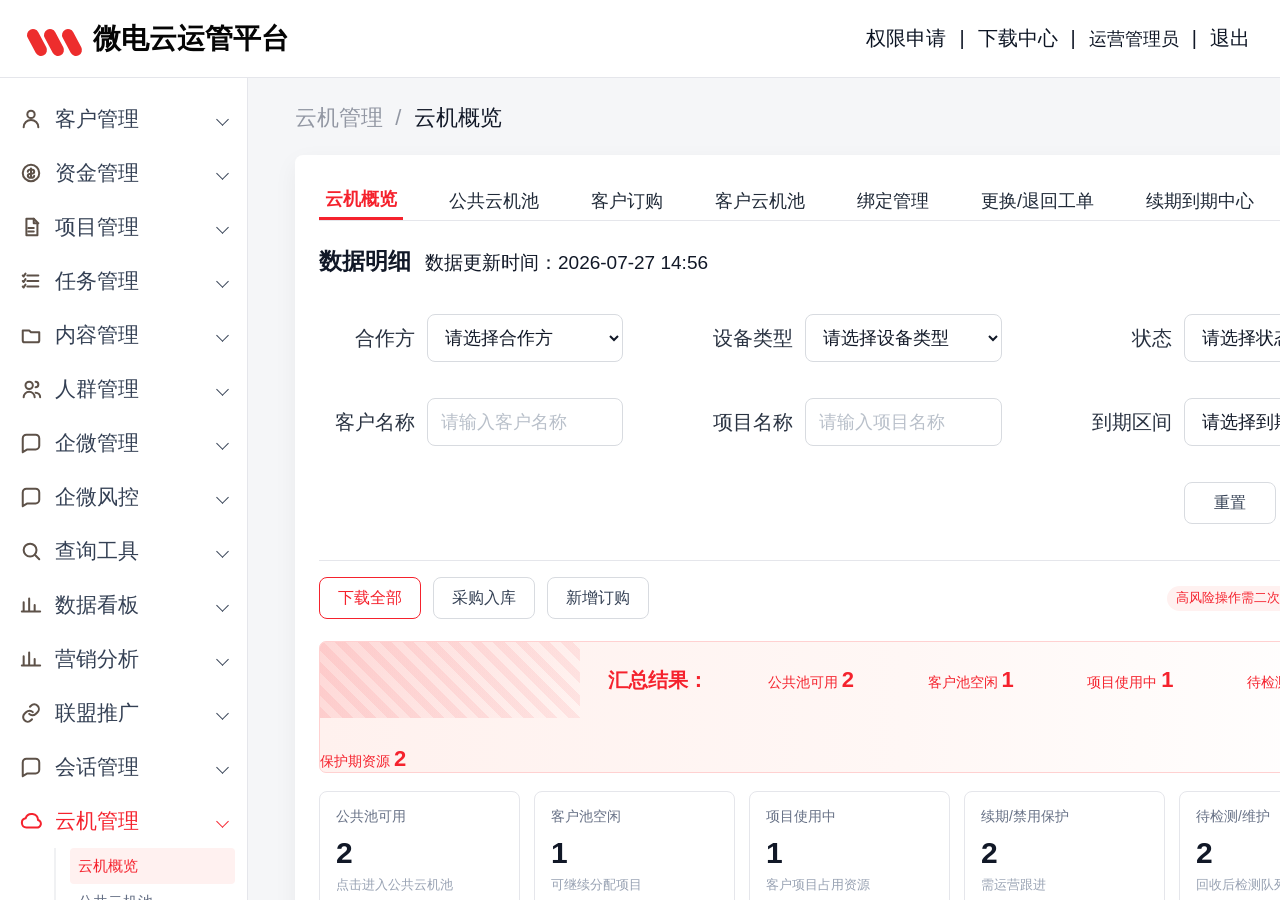
==== prototype/index.html @ d8280a04 "init cloud machine lifecycle prototype" ====
<!doctype html>
<html lang="zh-CN">
  <head>
    <meta charset="UTF-8" />
    <meta name="viewport" content="width=device-width, initial-scale=1.0" />
    <title>微电云运管平台 - 云机管理原型</title>
    <link rel="stylesheet" href="./styles.css" />
  </head>
  <body>
    <div id="app"></div>
    <div id="modal-root"></div>
    <div id="toast-root"></div>
    <script src="./app.js"></script>
  </body>
</html>
---- prototype/styles.css ----
:root {
  --red: #f5222d;
  --red-dark: #d91f29;
  --red-soft: #fff1f0;
  --blue: #1769e0;
  --gold: #d48806;
  --green: #178a52;
  --text: #111827;
  --muted: #5f6673;
  --subtle: #8b929d;
  --line: #e5e6eb;
  --line-strong: #d8dbe0;
  --panel: #ffffff;
  --bg: #f5f6f8;
  --sidebar: #ffffff;
  --shadow: 0 8px 24px rgba(15, 23, 42, 0.05);
}

* {
  box-sizing: border-box;
}

html,
body {
  width: 100%;
  min-height: 100%;
  margin: 0;
  color: var(--text);
  background: var(--bg);
  font-family: "Microsoft YaHei", "PingFang SC", "Noto Sans CJK SC", Arial, sans-serif;
  font-size: 14px;
  letter-spacing: 0;
}

button,
input,
select,
textarea {
  font: inherit;
}

button {
  cursor: pointer;
}

.app-shell {
  min-height: 100vh;
  background: var(--bg);
}

.topbar {
  position: fixed;
  inset: 0 0 auto 0;
  z-index: 30;
  height: 78px;
  display: flex;
  align-items: center;
  justify-content: space-between;
  padding: 0 30px;
  background: #fff;
  border-bottom: 1px solid var(--line);
}

.brand {
  display: flex;
  align-items: center;
  gap: 12px;
  color: #050505;
  font-size: 28px;
  font-weight: 700;
  white-space: nowrap;
}

.brand-mark {
  position: relative;
  width: 51px;
  height: 31px;
}

.brand-mark::before,
.brand-mark::after,
.brand-mark span {
  position: absolute;
  top: 5px;
  width: 12px;
  height: 29px;
  content: "";
  background: #ed2d2d;
  border-radius: 8px;
  transform: rotate(-28deg);
}

.brand-mark::before {
  left: 1px;
}

.brand-mark span {
  left: 18px;
}

.brand-mark::after {
  left: 36px;
}

.top-actions {
  display: flex;
  align-items: center;
  gap: 13px;
  color: #0d1524;
  font-size: 20px;
}

.top-actions button,
.top-actions select {
  border: 0;
  color: #0d1524;
  background: transparent;
  padding: 4px 0;
}

.top-actions select {
  max-width: 108px;
  appearance: none;
  font-size: 18px;
}

.split {
  color: #111827;
}

.sidebar {
  position: fixed;
  z-index: 20;
  top: 78px;
  bottom: 0;
  left: 0;
  width: 248px;
  overflow: auto;
  padding: 14px 12px 24px;
  background: var(--sidebar);
  border-right: 1px solid var(--line);
}

.sidebar::-webkit-scrollbar,
.main-scroll::-webkit-scrollbar {
  width: 12px;
}

.sidebar::-webkit-scrollbar-thumb,
.main-scroll::-webkit-scrollbar-thumb {
  background: #8a8a8a;
  border-radius: 8px;
}

.menu-item,
.submenu-item {
  width: 100%;
  height: 54px;
  display: flex;
  align-items: center;
  border: 0;
  background: transparent;
  color: #344054;
  text-align: left;
}

.menu-item {
  gap: 13px;
  padding: 0 8px;
  font-size: 21px;
}

.menu-item.active {
  color: var(--red);
}

.menu-icon {
  width: 22px;
  height: 22px;
  color: #5d5148;
}

.menu-item.active .menu-icon {
  color: var(--red);
}

.menu-label {
  flex: 1;
}

.chevron {
  width: 9px;
  height: 9px;
  border-right: 1.8px solid currentColor;
  border-bottom: 1.8px solid currentColor;
  transform: rotate(45deg);
}

.submenu {
  margin: 0 0 8px 42px;
  padding-left: 14px;
  border-left: 2px solid #f0f1f3;
}

.submenu-item {
  height: 36px;
  padding: 0 8px;
  border-radius: 4px;
  font-size: 15px;
  color: #667085;
}

.submenu-item.active {
  color: var(--red);
  background: var(--red-soft);
}

.main-scroll {
  height: 100vh;
  overflow: auto;
  padding: 78px 0 0 248px;
}

.content {
  min-width: 1180px;
  padding: 25px 24px 40px 47px;
}

.breadcrumb {
  margin-bottom: 22px;
  color: #9297a3;
  font-size: 22px;
}

.breadcrumb b {
  color: #111827;
  font-weight: 500;
}

.panel {
  min-height: calc(100vh - 150px);
  padding: 26px 24px 28px;
  background: #fff;
  border-radius: 8px;
  box-shadow: var(--shadow);
}

.module-tabs,
.phase-tabs {
  display: flex;
  align-items: center;
  gap: 40px;
  overflow-x: auto;
  border-bottom: 1px solid var(--line);
}

.module-tab,
.phase-tab {
  flex: 0 0 auto;
  min-height: 39px;
  border: 0;
  background: transparent;
  color: #1f2937;
  font-size: 18px;
  white-space: nowrap;
}

.module-tab.active,
.phase-tab.active {
  color: var(--red);
  font-weight: 700;
  border-bottom: 3px solid var(--red);
}

.section-title {
  display: flex;
  align-items: baseline;
  gap: 14px;
  margin: 26px 0 20px;
}

.section-title h2 {
  margin: 0;
  font-size: 23px;
  line-height: 1.25;
}

.section-title .meta {
  min-width: 0;
  color: #111827;
  font-size: 19px;
  overflow-wrap: anywhere;
}

.toolbar {
  display: flex;
  align-items: center;
  justify-content: space-between;
  gap: 14px;
  margin: 16px 0;
}

.toolbar-left,
.toolbar-right {
  display: flex;
  align-items: center;
  gap: 12px;
  flex-wrap: wrap;
}

.filter-grid {
  display: grid;
  grid-template-columns: repeat(3, minmax(280px, 1fr));
  column-gap: 74px;
  row-gap: 36px;
  align-items: center;
  padding: 18px 0 36px;
}

.filter-field {
  display: grid;
  grid-template-columns: 96px minmax(190px, 1fr);
  gap: 12px;
  align-items: center;
}

.filter-field label {
  text-align: right;
  color: #293241;
  font-size: 20px;
}

.input,
.select,
.textarea {
  width: 100%;
  min-height: 48px;
  border: 1px solid var(--line-strong);
  border-radius: 8px;
  padding: 0 13px;
  color: #111827;
  background: #fff;
  outline: none;
  font-size: 18px;
}

.textarea {
  min-height: 88px;
  resize: vertical;
  padding-top: 12px;
}

.input::placeholder {
  color: #b9c0ca;
}

.action-row {
  display: flex;
  justify-content: flex-end;
  gap: 12px;
  padding: 0 0 36px;
  border-bottom: 1px solid var(--line);
}

.btn {
  min-width: 92px;
  min-height: 42px;
  display: inline-flex;
  align-items: center;
  justify-content: center;
  gap: 8px;
  border-radius: 8px;
  padding: 0 18px;
  border: 1px solid var(--line-strong);
  color: #344054;
  background: #fff;
  font-size: 16px;
}

.btn.primary {
  border-color: var(--red);
  color: var(--red);
}

.btn.danger {
  border-color: var(--red);
  color: #fff;
  background: var(--red);
}

.btn.ghost {
  min-width: 0;
  min-height: 32px;
  padding: 0 10px;
  border-color: transparent;
  color: var(--blue);
}

.btn.warning {
  color: var(--gold);
}

.btn:disabled {
  cursor: not-allowed;
  color: #aeb4bd;
  border-color: #e6e8ec;
  background: #f8f9fb;
}

.download-all {
  margin-top: 24px;
}

.summary-strip {
  min-height: 76px;
  display: grid;
  grid-template-columns: 260px repeat(5, 1fr);
  align-items: center;
  gap: 28px;
  margin: 22px 0 18px;
  overflow: hidden;
  border: 1px solid #ffd1d1;
  border-radius: 7px;
  color: var(--red);
  background: linear-gradient(90deg, #fff1ee 0%, #fff7f5 55%, #fff 100%);
}

.summary-art {
  height: 76px;
  background:
    linear-gradient(120deg, rgba(245, 34, 45, 0.12), transparent),
    repeating-linear-gradient(45deg, rgba(245, 34, 45, 0.08) 0 8px, transparent 8px 16px);
}

.summary-label {
  font-size: 20px;
  font-weight: 700;
}

.summary-num {
  font-size: 22px;
  font-weight: 700;
}

.kpi-grid {
  display: grid;
  grid-template-columns: repeat(5, minmax(170px, 1fr));
  gap: 14px;
  margin: 18px 0 18px;
}

.kpi-card {
  min-height: 104px;
  padding: 16px;
  border: 1px solid var(--line);
  border-radius: 8px;
  background: #fff;
}

.kpi-card button {
  width: 100%;
  border: 0;
  background: transparent;
  text-align: left;
  padding: 0;
}

.kpi-name {
  color: #667085;
  font-size: 14px;
}

.kpi-value {
  margin-top: 10px;
  color: #111827;
  font-size: 30px;
  font-weight: 700;
}

.kpi-note {
  margin-top: 6px;
  color: #98a2b3;
  font-size: 13px;
}

.board-grid {
  display: grid;
  grid-template-columns: 1.2fr 0.8fr;
  gap: 16px;
  margin: 18px 0;
}

.board-panel {
  border: 1px solid var(--line);
  border-radius: 8px;
  padding: 16px;
}

.board-panel h3 {
  margin: 0 0 14px;
  font-size: 18px;
}

.flow {
  display: grid;
  grid-template-columns: repeat(4, 1fr);
  gap: 10px;
}

.flow-step {
  min-height: 92px;
  padding: 14px;
  border-radius: 8px;
  background: #f7f8fa;
  border: 1px solid #eceef2;
}

.flow-step b {
  display: block;
  margin-bottom: 8px;
}

.mini-bars {
  display: grid;
  gap: 12px;
}

.mini-bar {
  display: grid;
  grid-template-columns: 80px 1fr 40px;
  align-items: center;
  gap: 10px;
  color: #4b5563;
}

.bar-track {
  height: 9px;
  overflow: hidden;
  border-radius: 999px;
  background: #eef0f4;
}

.bar-fill {
  height: 100%;
  background: var(--red);
}

.table-wrap {
  overflow: auto;
  border: 1px solid var(--line);
  border-radius: 8px;
}

table {
  width: 100%;
  min-width: 1080px;
  border-collapse: collapse;
  background: #fff;
}

th,
td {
  height: 54px;
  padding: 0 14px;
  border-bottom: 1px solid #eef0f3;
  text-align: left;
  white-space: nowrap;
}

th {
  color: #4b5563;
  background: #fafafa;
  font-weight: 600;
}

tr:last-child td {
  border-bottom: 0;
}

.tag {
  display: inline-flex;
  align-items: center;
  justify-content: center;
  min-height: 25px;
  padding: 0 9px;
  border-radius: 999px;
  font-size: 13px;
  background: #f2f4f7;
  color: #475467;
}

.tag.red {
  color: var(--red);
  background: var(--red-soft);
}

.tag.green {
  color: var(--green);
  background: #ecfdf3;
}

.tag.gold {
  color: var(--gold);
  background: #fff7e6;
}

.tag.blue {
  color: var(--blue);
  background: #eff6ff;
}

.tag.gray {
  color: #667085;
  background: #f2f4f7;
}

.empty {
  min-height: 180px;
  display: grid;
  place-items: center;
  color: #98a2b3;
  border: 1px dashed #d9dde5;
  border-radius: 8px;
  background: #fbfcfd;
}

.modal-mask {
  position: fixed;
  inset: 0;
  z-index: 80;
  display: grid;
  place-items: center;
  background: rgba(15, 23, 42, 0.36);
}

.modal {
  width: min(620px, calc(100vw - 40px));
  max-height: calc(100vh - 54px);
  overflow: auto;
  border-radius: 8px;
  background: #fff;
  box-shadow: 0 20px 60px rgba(15, 23, 42, 0.22);
}

.modal-head,
.modal-foot {
  display: flex;
  align-items: center;
  justify-content: space-between;
  padding: 18px 22px;
  border-bottom: 1px solid var(--line);
}

.modal-foot {
  justify-content: flex-end;
  gap: 10px;
  border-top: 1px solid var(--line);
  border-bottom: 0;
}

.modal-title {
  margin: 0;
  font-size: 20px;
}

.modal-body {
  padding: 20px 22px;
}

.form-grid {
  display: grid;
  gap: 14px;
}

.form-row {
  display: grid;
  grid-template-columns: 120px 1fr;
  align-items: center;
  gap: 12px;
}

.form-row label {
  color: #4b5563;
  text-align: right;
}

.toast-stack {
  position: fixed;
  right: 22px;
  top: 92px;
  z-index: 100;
  display: grid;
  gap: 10px;
}

.toast {
  min-width: 270px;
  max-width: 420px;
  padding: 12px 14px;
  border: 1px solid #ffd1d1;
  border-radius: 8px;
  color: #111827;
  background: #fff;
  box-shadow: 0 10px 32px rgba(15, 23, 42, 0.12);
}

.toast strong {
  color: var(--red);
}

.permission-banner {
  display: flex;
  align-items: center;
  justify-content: space-between;
  gap: 16px;
  margin: 18px 0 0;
  padding: 12px 14px;
  color: #7a3b00;
  border: 1px solid #ffe0a3;
  border-radius: 8px;
  background: #fff8e8;
}

.timeline {
  display: grid;
  gap: 10px;
}

.timeline-item {
  display: grid;
  grid-template-columns: 150px 1fr;
  gap: 14px;
  padding: 12px;
  border: 1px solid var(--line);
  border-radius: 8px;
}

.timeline-time {
  color: #667085;
}

.link-like {
  border: 0;
  background: transparent;
  color: var(--blue);
  padding: 0;
}

@media (max-width: 900px) {
  .topbar {
    height: 64px;
    padding: 0 16px;
  }

  .brand {
    font-size: 20px;
  }

  .top-actions {
    display: none;
  }

  .sidebar {
    top: 64px;
    width: 72px;
    padding: 10px 8px;
  }

  .menu-item {
    justify-content: center;
    padding: 0;
  }

  .menu-label,
  .menu-item .chevron,
  .submenu {
    display: none;
  }

  .main-scroll {
    padding: 64px 0 0 72px;
  }

  .content {
    min-width: 0;
    padding: 18px 12px 28px;
  }

  .breadcrumb {
    font-size: 18px;
  }

  .panel {
    padding: 18px 14px;
  }

  .module-tabs,
  .phase-tabs {
    gap: 24px;
    padding-bottom: 2px;
  }

  .module-tab,
  .phase-tab {
    min-height: 42px;
    font-size: 16px;
  }

  .section-title {
    align-items: flex-start;
    gap: 8px;
    flex-wrap: wrap;
  }

  .section-title h2 {
    font-size: 21px;
    white-space: nowrap;
  }

  .section-title .meta {
    flex-basis: 100%;
    font-size: 16px;
  }

  .filter-grid,
  .kpi-grid,
  .board-grid {
    grid-template-columns: 1fr;
  }

  .filter-field,
  .form-row {
    grid-template-columns: 1fr;
  }

  .filter-field label,
  .form-row label {
    text-align: left;
    font-size: 15px;
  }

  .summary-strip {
    grid-template-columns: 1fr;
    padding: 12px;
  }

  .summary-art {
    display: none;
  }
}
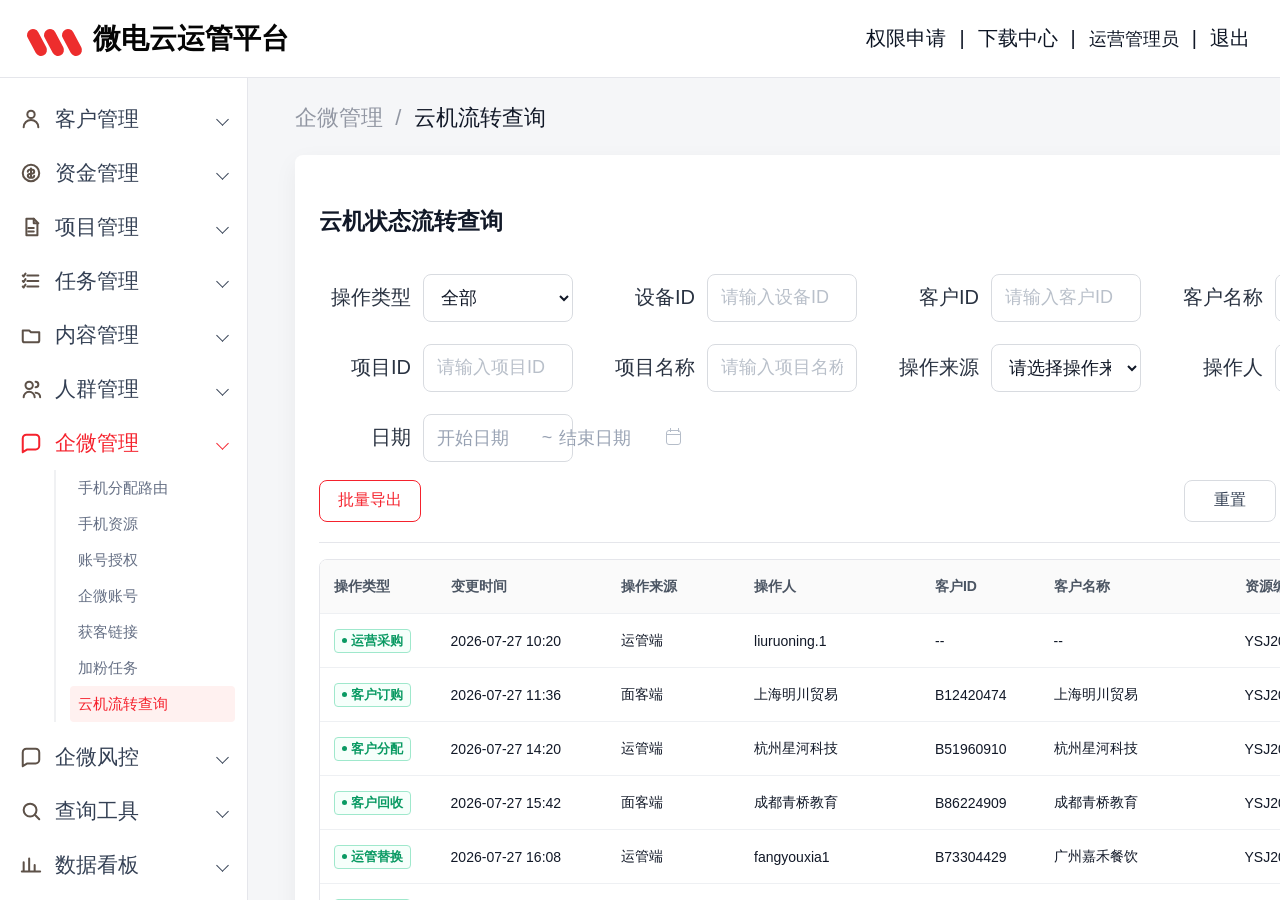
==== commit 06262dfe: "publish prototype to pages" ====
--- a/prototype/index.html
+++ b/prototype/index.html
@@ -4,6 +4,7 @@
     <meta charset="UTF-8" />
     <meta name="viewport" content="width=device-width, initial-scale=1.0" />
     <title>微电云运管平台 - 云机管理原型</title>
+    <link rel="icon" href="data:," />
     <link rel="stylesheet" href="./styles.css" />
   </head>
   <body>
--- a/prototype/styles.css
+++ b/prototype/styles.css
@@ -308,6 +308,35 @@
   flex-wrap: wrap;
 }
 
+.batch-panel {
+  display: flex;
+  align-items: center;
+  justify-content: space-between;
+  gap: 16px;
+  margin: 0 0 16px;
+  padding: 12px 14px;
+  border: 1px solid #ffd6d6;
+  border-radius: 8px;
+  background: #fff8f7;
+}
+
+.batch-panel b {
+  margin-right: 10px;
+  color: var(--red);
+}
+
+.batch-panel span {
+  color: #344054;
+}
+
+.batch-actions {
+  display: flex;
+  align-items: center;
+  justify-content: flex-end;
+  gap: 10px;
+  flex-wrap: wrap;
+}
+
 .filter-grid {
   display: grid;
   grid-template-columns: repeat(3, minmax(280px, 1fr));
@@ -328,6 +357,7 @@
   text-align: right;
   color: #293241;
   font-size: 20px;
+  white-space: nowrap;
 }
 
 .input,
@@ -411,35 +441,115 @@
   margin-top: 24px;
 }
 
+.overview-filters .filter-grid,
+.compact-filters .filter-grid {
+  padding-bottom: 18px;
+}
+
+.overview-control-row,
+.compact-control-row {
+  display: flex;
+  align-items: center;
+  justify-content: space-between;
+  gap: 18px;
+  padding: 0 0 20px;
+  border-bottom: 1px solid var(--line);
+}
+
+.compact-control-row {
+  margin-bottom: 16px;
+}
+
+.compact-control-row-end {
+  justify-content: flex-end;
+}
+
+.overview-control-left,
+.overview-control-right,
+.compact-control-left,
+.compact-control-right {
+  display: flex;
+  align-items: center;
+  gap: 12px;
+  flex-wrap: wrap;
+}
+
+.overview-control-right,
+.compact-control-right {
+  justify-content: flex-end;
+}
+
 .summary-strip {
-  min-height: 76px;
-  display: grid;
-  grid-template-columns: 260px repeat(5, 1fr);
-  align-items: center;
-  gap: 28px;
-  margin: 22px 0 18px;
+  min-height: 72px;
+  display: grid;
+  grid-template-columns: 138px repeat(5, minmax(132px, 1fr));
+  align-items: center;
+  gap: 12px;
+  margin: 18px 0;
+  padding: 14px 18px;
   overflow: hidden;
-  border: 1px solid #ffd1d1;
-  border-radius: 7px;
+  border: 1px solid #ffd6d6;
+  border-radius: 8px;
+  color: #111827;
+  background: linear-gradient(90deg, #fff8f7 0%, #fff 48%, #fff 100%);
+}
+
+.summary-label {
+  position: relative;
+  padding-left: 12px;
+  color: #111827;
+  font-size: 19px;
+  font-weight: 700;
+}
+
+.summary-label::before {
+  position: absolute;
+  top: 50%;
+  left: 0;
+  width: 4px;
+  height: 20px;
+  content: "";
+  background: var(--red);
+  border-radius: 999px;
+  transform: translateY(-50%);
+}
+
+.summary-item {
+  min-height: 44px;
+  display: flex;
+  align-items: center;
+  justify-content: center;
+  gap: 8px;
+  padding: 0 10px;
+  border: 1px solid #eef0f3;
+  border-radius: 8px;
+  background: #fff;
+  color: #111827;
+}
+
+.summary-item span {
+  color: #344054;
+  font-size: 15px;
+}
+
+.summary-num {
+  color: #111827;
+  font-size: 24px;
+  font-weight: 700;
+}
+
+.summary-item.warning .summary-num {
+  color: var(--gold);
+}
+
+.summary-item.danger {
+  border-color: #ffd1d1;
+  background: #fff7f7;
+}
+
+.summary-item.danger span,
+.summary-item.danger .summary-num {
   color: var(--red);
-  background: linear-gradient(90deg, #fff1ee 0%, #fff7f5 55%, #fff 100%);
-}
-
-.summary-art {
-  height: 76px;
-  background:
-    linear-gradient(120deg, rgba(245, 34, 45, 0.12), transparent),
-    repeating-linear-gradient(45deg, rgba(245, 34, 45, 0.08) 0 8px, transparent 8px 16px);
-}
-
-.summary-label {
-  font-size: 20px;
-  font-weight: 700;
-}
-
-.summary-num {
-  font-size: 22px;
-  font-weight: 700;
 }
 
 .kpi-grid {
@@ -501,6 +611,491 @@
   font-size: 18px;
 }
 
+.operations-summary {
+  display: grid;
+  grid-template-columns: repeat(3, minmax(180px, 1fr));
+  gap: 14px;
+  margin: 12px 0 18px;
+}
+
+.operations-summary div {
+  min-height: 78px;
+  display: flex;
+  align-items: center;
+  gap: 12px;
+  padding: 14px 16px;
+  border: 1px solid var(--line);
+  border-radius: 8px;
+  background: #fff;
+}
+
+.operations-summary b {
+  color: #111827;
+  font-size: 28px;
+  line-height: 1;
+}
+
+.operations-summary span {
+  color: #667085;
+}
+
+.operation-section {
+  margin-top: 16px;
+  padding: 16px;
+  border: 1px solid var(--line);
+  border-radius: 8px;
+  background: #fff;
+}
+
+.operation-head {
+  display: flex;
+  align-items: center;
+  justify-content: space-between;
+  gap: 16px;
+  margin-bottom: 14px;
+}
+
+.operation-head h3 {
+  margin: 0;
+  font-size: 19px;
+}
+
+.operation-head p {
+  margin: 6px 0 0;
+  color: #667085;
+}
+
+.operation-tabs {
+  margin-bottom: 14px;
+}
+
+.notice {
+  min-height: 56px;
+  display: flex;
+  align-items: center;
+  gap: 14px;
+  margin: 4px 0 14px;
+  padding: 12px 16px;
+  border: 1px solid #ffe4e6;
+  border-radius: 8px;
+  color: #4b5563;
+  background: #fffafa;
+}
+
+.notice strong {
+  flex: 0 0 auto;
+  color: var(--red);
+}
+
+.lifecycle-filters .filter-grid {
+  grid-template-columns: repeat(4, minmax(250px, 1fr));
+  column-gap: 34px;
+  row-gap: 22px;
+}
+
+.lifecycle-filters .filter-field {
+  grid-template-columns: 92px minmax(150px, 1fr);
+}
+
+.date-range-field {
+  grid-column: auto;
+  position: relative;
+}
+
+.date-range-shell {
+  position: relative;
+  min-width: 0;
+}
+
+.date-range-trigger {
+  width: 100%;
+  min-width: 0;
+  height: 48px;
+  display: grid;
+  grid-template-columns: minmax(98px, 1fr) 24px minmax(98px, 1fr) 24px;
+  align-items: center;
+  gap: 0;
+  border: 1px solid var(--line-strong);
+  border-radius: 8px;
+  padding: 0 13px;
+  color: #98a2b3;
+  background: #fff;
+  font-size: 18px;
+  text-align: left;
+}
+
+.date-range-trigger.active {
+  border-color: var(--red);
+  box-shadow: 0 0 0 2px rgba(238, 34, 34, 0.08);
+}
+
+.date-range-trigger span {
+  overflow: hidden;
+  white-space: nowrap;
+  text-overflow: ellipsis;
+}
+
+.date-range-trigger span.filled {
+  color: #111827;
+}
+
+.date-range-trigger em {
+  font-style: normal;
+  color: #98a2b3;
+  text-align: center;
+}
+
+.date-range-trigger i {
+  position: relative;
+  width: 15px;
+  height: 15px;
+  justify-self: end;
+  border: 1.6px solid #b5bdc9;
+  border-radius: 3px;
+}
+
+.date-range-trigger i::before {
+  content: "";
+  position: absolute;
+  top: 3px;
+  left: 0;
+  right: 0;
+  border-top: 1.4px solid #b5bdc9;
+}
+
+.date-range-trigger i::after {
+  content: "";
+  position: absolute;
+  top: -3px;
+  left: 3px;
+  width: 7px;
+  height: 4px;
+  border-left: 1.4px solid #b5bdc9;
+  border-right: 1.4px solid #b5bdc9;
+}
+
+.date-picker-popover {
+  position: absolute;
+  z-index: 30;
+  top: 54px;
+  left: 0;
+  width: 560px;
+  padding: 10px 12px 14px;
+  border: 1px solid var(--line);
+  border-radius: 8px;
+  background: #fff;
+  box-shadow: 0 10px 28px rgba(16, 24, 40, 0.16);
+}
+
+.date-picker-hint {
+  height: 26px;
+  color: #667085;
+  font-size: 13px;
+  text-align: center;
+}
+
+.date-picker-months {
+  display: grid;
+  grid-template-columns: 1fr 1fr;
+  gap: 18px;
+}
+
+.calendar-title {
+  min-height: 28px;
+  margin-bottom: 8px;
+  display: grid;
+  grid-template-columns: 58px 1fr 58px;
+  align-items: center;
+  color: #111827;
+  font-size: 15px;
+  font-weight: 600;
+  text-align: center;
+}
+
+.calendar-controls {
+  display: inline-flex;
+  align-items: center;
+  gap: 2px;
+}
+
+.calendar-title.end .calendar-controls:last-child {
+  justify-content: flex-end;
+}
+
+.calendar-controls button {
+  width: 26px;
+  height: 24px;
+  border: 0;
+  color: #b5bdc9;
+  background: transparent;
+  font-size: 18px;
+  line-height: 1;
+}
+
+.calendar-controls button:hover {
+  color: var(--red);
+}
+
+.calendar-week,
+.calendar-grid {
+  display: grid;
+  grid-template-columns: repeat(7, 1fr);
+  text-align: center;
+}
+
+.calendar-week span {
+  height: 24px;
+  color: #98a2b3;
+  font-size: 13px;
+}
+
+.calendar-grid button {
+  height: 28px;
+  border: 0;
+  border-radius: 4px;
+  color: #344054;
+  background: transparent;
+}
+
+.calendar-grid button.outside {
+  color: #c7ced8;
+}
+
+.calendar-grid button.in-range {
+  color: #111827;
+  background: #fff1f1;
+}
+
+.calendar-grid button.selected {
+  color: #fff;
+  background: var(--red);
+}
+
+.calendar-grid button:hover {
+  color: var(--red);
+  background: #fff5f5;
+}
+
+.calendar-grid button.selected:hover {
+  color: #fff;
+  background: var(--red);
+}
+
+.truncated-cell {
+  display: inline-block;
+  max-width: 10.5em;
+  cursor: text;
+  overflow: hidden;
+  vertical-align: bottom;
+  white-space: nowrap;
+  text-overflow: ellipsis;
+}
+
+.cell-tooltip {
+  position: fixed;
+  z-index: 100;
+  max-width: 320px;
+  display: none;
+  padding: 9px 12px;
+  border: 1px solid #e6e8ec;
+  border-radius: 6px;
+  color: #111827;
+  background: #fff;
+  box-shadow: 0 8px 20px rgba(16, 24, 40, 0.16);
+  font-size: 14px;
+  line-height: 1.4;
+  user-select: text;
+  white-space: normal;
+}
+
+.cell-tooltip.show {
+  display: block;
+}
+
+.cell-tooltip::after {
+  content: "";
+  position: absolute;
+  left: 50%;
+  bottom: -6px;
+  width: 10px;
+  height: 10px;
+  border-right: 1px solid #e6e8ec;
+  border-bottom: 1px solid #e6e8ec;
+  background: #fff;
+  transform: translateX(-50%) rotate(45deg);
+}
+
+.selection-tip {
+  display: inline-flex;
+  align-items: center;
+  height: 36px;
+  color: #667085;
+  font-size: 14px;
+}
+
+.lifecycle-summary {
+  display: grid;
+  grid-template-columns: repeat(4, minmax(160px, 1fr));
+  gap: 12px;
+  margin: 16px 0;
+}
+
+.lifecycle-summary div {
+  min-height: 74px;
+  display: flex;
+  align-items: center;
+  gap: 12px;
+  padding: 14px 16px;
+  border: 1px solid var(--line);
+  border-radius: 8px;
+  background: #fff;
+}
+
+.lifecycle-summary b {
+  color: #111827;
+  font-size: 28px;
+  line-height: 1;
+}
+
+.lifecycle-summary span {
+  color: #667085;
+}
+
+.action-segments {
+  display: flex;
+  align-items: center;
+  gap: 8px;
+  margin: 14px 0;
+  overflow-x: auto;
+}
+
+.action-segments button {
+  flex: 0 0 auto;
+  min-height: 36px;
+  border: 1px solid var(--line-strong);
+  border-radius: 8px;
+  padding: 0 14px;
+  color: #344054;
+  background: #fff;
+}
+
+.action-segments button.active {
+  color: var(--red);
+  border-color: #ffb6b6;
+  background: var(--red-soft);
+  font-weight: 700;
+}
+
+.action-tag {
+  min-height: 24px;
+  display: inline-flex;
+  align-items: center;
+  gap: 4px;
+  border: 1px solid currentColor;
+  border-radius: 4px;
+  padding: 0 7px;
+  font-size: 13px;
+  font-weight: 600;
+}
+
+.action-tag::before {
+  content: "";
+  width: 5px;
+  height: 5px;
+  border-radius: 999px;
+  background: currentColor;
+}
+
+.action-tag.support {
+  color: #0a9a63;
+  border-color: #9fe8cc;
+  background: #f6fffb;
+}
+
+.action-tag.expiry-recycle {
+  color: #b04b4b;
+  border-color: #e9b8b8;
+  background: #fff8f8;
+}
+
+.field-rule-grid {
+  display: flex;
+  gap: 14px;
+  margin: 12px 0 16px;
+  padding-bottom: 4px;
+  overflow-x: auto;
+}
+
+.matrix-title {
+  margin: 18px 0 8px;
+  color: #111827;
+  font-size: 18px;
+  font-weight: 700;
+}
+
+.field-rule-card {
+  flex: 0 0 390px;
+  min-height: 150px;
+  padding: 16px;
+  border: 1px solid var(--line);
+  border-radius: 8px;
+  background: #fff;
+}
+
+.field-rule-head {
+  display: flex;
+  align-items: flex-start;
+  justify-content: space-between;
+  gap: 16px;
+}
+
+.field-rule-head h3 {
+  margin: 0 0 6px;
+  font-size: 18px;
+}
+
+.field-rule-head span,
+.field-rule-card p,
+.field-rule-foot {
+  color: #667085;
+}
+
+.field-rule-head strong {
+  color: var(--red);
+  font-size: 22px;
+}
+
+.field-rule-card p {
+  min-height: 22px;
+  margin: 10px 0;
+  line-height: 1.5;
+}
+
+.field-chips {
+  display: flex;
+  gap: 8px;
+  flex-wrap: wrap;
+  max-height: 66px;
+  overflow: hidden;
+}
+
+.field-chip {
+  min-height: 28px;
+  display: inline-flex;
+  align-items: center;
+  padding: 0 8px;
+  border: 1px solid #d9f7be;
+  border-radius: 4px;
+  color: #177245;
+  background: #f6ffed;
+  font-size: 13px;
+}
+
+.field-rule-foot {
+  margin-top: 12px;
+  font-size: 13px;
+}
+
 .flow {
   display: grid;
   grid-template-columns: repeat(4, 1fr);
@@ -549,6 +1144,122 @@
   overflow: auto;
   border: 1px solid var(--line);
   border-radius: 8px;
+}
+
+.lifecycle-table {
+  cursor: grab;
+  user-select: none;
+}
+
+.lifecycle-table.dragging {
+  cursor: grabbing;
+}
+
+.lifecycle-table table {
+  min-width: 3860px;
+}
+
+.lifecycle-table th {
+  min-width: 120px;
+}
+
+.lifecycle-table th:nth-child(2),
+.lifecycle-table th:nth-child(7),
+.lifecycle-table th:nth-child(8),
+.lifecycle-table th:nth-child(12),
+.lifecycle-table th:nth-child(13),
+.lifecycle-table th:nth-child(22),
+.lifecycle-table th:nth-child(23),
+.lifecycle-table th:nth-child(24) {
+  min-width: 170px;
+}
+
+.lifecycle-table th:nth-child(4) {
+  min-width: 180px;
+}
+
+.lifecycle-table th:nth-child(5) {
+  min-width: 118px;
+}
+
+.lifecycle-table th:nth-child(6),
+.lifecycle-table th:nth-child(17),
+.lifecycle-table th:nth-child(19) {
+  min-width: 190px;
+}
+
+.lifecycle-table th:nth-child(14),
+.lifecycle-table th:nth-child(16),
+.lifecycle-table th:nth-child(18),
+.lifecycle-table th:nth-child(20) {
+  min-width: 150px;
+}
+
+.lifecycle-table th:nth-child(3),
+.lifecycle-table th:nth-child(9),
+.lifecycle-table th:nth-child(10),
+.lifecycle-table th:nth-child(11) {
+  min-width: 132px;
+}
+
+.lifecycle-table th:nth-child(15),
+.lifecycle-table th:nth-child(21) {
+  min-width: 180px;
+}
+
+.lifecycle-table .sticky-col {
+  position: sticky;
+  z-index: 2;
+  background: #fff;
+}
+
+.lifecycle-table th.sticky-col {
+  z-index: 3;
+  background: #fafafa;
+}
+
+.lifecycle-table .sticky-select {
+  left: 0;
+  min-width: 48px;
+  width: 48px;
+  text-align: center;
+}
+
+.lifecycle-table .sticky-action {
+  left: 0;
+  min-width: 116px;
+  box-shadow: 1px 0 0 #eef0f3;
+}
+
+.lifecycle-table.export-mode .sticky-action {
+  left: 48px;
+}
+
+.completion {
+  min-width: 108px;
+  display: flex;
+  align-items: center;
+  gap: 8px;
+}
+
+.completion span {
+  width: 62px;
+  height: 8px;
+  overflow: hidden;
+  border-radius: 999px;
+  background: #eef0f4;
+}
+
+.completion i {
+  display: block;
+  height: 100%;
+  border-radius: inherit;
+  background: var(--green);
+}
+
+.completion b {
+  color: #344054;
+  font-size: 13px;
 }
 
 table {
@@ -577,6 +1288,77 @@
   border-bottom: 0;
 }
 
+.selection-cell {
+  width: 48px;
+  min-width: 48px;
+  text-align: center;
+}
+
+.selection-cell input {
+  width: 16px;
+  height: 16px;
+  accent-color: var(--red);
+}
+
+tr.row-selected td {
+  background: #fffafa;
+}
+
+.pagination-bar {
+  display: flex;
+  align-items: center;
+  justify-content: space-between;
+  gap: 12px;
+  padding: 12px 2px 0;
+  color: #5f6b7a;
+  font-size: 13px;
+}
+
+.pagination-info b {
+  color: #111827;
+  font-weight: 700;
+}
+
+.pagination-actions,
+.page-numbers {
+  display: inline-flex;
+  align-items: center;
+  gap: 6px;
+}
+
+.page-btn,
+.page-number {
+  min-width: 30px;
+  height: 30px;
+  padding: 0 9px;
+  border: 1px solid #e3e7ef;
+  border-radius: 6px;
+  background: #fff;
+  color: #374151;
+  font-size: 13px;
+  cursor: pointer;
+  transition: border-color 0.15s ease, color 0.15s ease, background 0.15s ease;
+}
+
+.page-btn:hover:not(:disabled),
+.page-number:hover:not(:disabled) {
+  border-color: var(--red);
+  color: var(--red);
+}
+
+.page-number.active {
+  border-color: var(--red);
+  background: #fff5f5;
+  color: var(--red);
+  font-weight: 700;
+}
+
+.page-btn:disabled,
+.page-number:disabled {
+  color: #a8b0bd;
+  cursor: not-allowed;
+}
+
 .tag {
   display: inline-flex;
   align-items: center;
@@ -739,6 +1521,78 @@
   color: #667085;
 }
 
+.detail-summary {
+  display: grid;
+  grid-template-columns: repeat(3, 1fr);
+  gap: 10px;
+  margin-bottom: 16px;
+}
+
+.detail-summary div {
+  min-height: 68px;
+  display: grid;
+  align-content: center;
+  gap: 6px;
+  padding: 10px 12px;
+  border: 1px solid var(--line);
+  border-radius: 8px;
+  background: #fafafa;
+}
+
+.detail-summary span {
+  color: #667085;
+  font-size: 13px;
+}
+
+.detail-summary b {
+  color: #111827;
+  font-size: 17px;
+}
+
+.field-detail-grid {
+  display: grid;
+  grid-template-columns: repeat(2, minmax(0, 1fr));
+  gap: 10px;
+}
+
+.field-detail {
+  min-height: 64px;
+  padding: 10px 12px;
+  border: 1px solid var(--line);
+  border-radius: 8px;
+  background: #fff;
+}
+
+.field-detail.required {
+  border-color: #c8f4df;
+  background: #fbfffd;
+}
+
+.field-detail label {
+  display: flex;
+  align-items: center;
+  justify-content: space-between;
+  gap: 8px;
+  color: #667085;
+  font-size: 13px;
+}
+
+.field-detail em {
+  font-style: normal;
+  color: #98a2b3;
+}
+
+.field-detail.required em {
+  color: var(--green);
+}
+
+.field-detail span {
+  display: block;
+  margin-top: 8px;
+  color: #111827;
+  overflow-wrap: anywhere;
+}
+
 .link-like {
   border: 0;
   background: transparent;
@@ -824,8 +1678,48 @@
 
   .filter-grid,
   .kpi-grid,
-  .board-grid {
+  .board-grid,
+  .operations-summary,
+  .lifecycle-summary,
+  .detail-summary,
+  .field-detail-grid {
     grid-template-columns: 1fr;
+  }
+
+  .lifecycle-filters .filter-grid {
+    grid-template-columns: 1fr;
+  }
+
+  .operation-head {
+    align-items: flex-start;
+    flex-direction: column;
+  }
+
+  .overview-control-row,
+  .compact-control-row {
+    align-items: stretch;
+    flex-direction: column;
+  }
+
+  .overview-control-left,
+  .overview-control-right,
+  .compact-control-left,
+  .compact-control-right {
+    justify-content: flex-start;
+  }
+
+  .batch-panel {
+    align-items: flex-start;
+    flex-direction: column;
+  }
+
+  .batch-actions {
+    justify-content: flex-start;
+  }
+
+  .pagination-bar {
+    align-items: flex-start;
+    flex-direction: column;
   }
 
   .filter-field,
@@ -842,9 +1736,16 @@
   .summary-strip {
     grid-template-columns: 1fr;
     padding: 12px;
+    gap: 10px;
   }
 
   .summary-art {
     display: none;
   }
-}
+
+  .summary-label {
+    min-height: 34px;
+    display: flex;
+    align-items: center;
+  }
+}
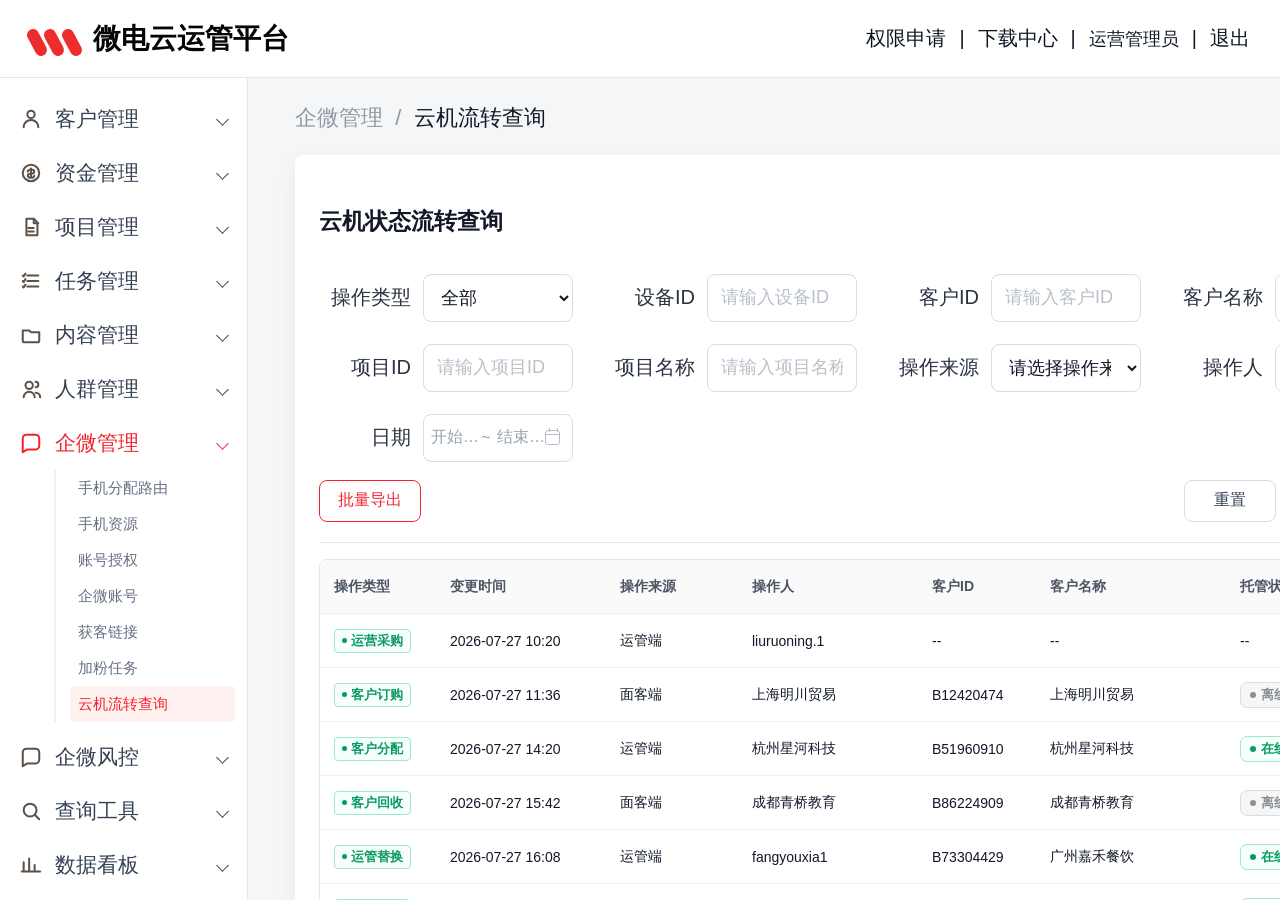
==== commit a29c43fc: "consolidate lifecycle project columns" ====
--- a/prototype/index.html
+++ b/prototype/index.html
@@ -4,6 +4,31 @@
     <meta charset="UTF-8" />
     <meta name="viewport" content="width=device-width, initial-scale=1.0" />
     <title>微电云运管平台 - 云机管理原型</title>
+    <!-- prototype-meta
+      version: 1.1.0
+      last-modified: 2026-08-04
+      last-modified-by: Codex
+      key-features:
+        - 云机流转查询单页交互
+        - 操作类型筛选、日期范围筛选、客户和项目条件查询
+        - 表格横向拖动、分页、批量导出选择
+        - 操作类型弱色状态标签
+        - 托管企微账号状态展示与可复制悬浮提示
+        - 项目ID、项目名称合并列展示
+      prd-mapping:
+        page-role: "云机流转查询"
+        user-roles: ["运营管理员"]
+        state-machine: ["运营采购", "客户分配", "客户回收", "客户订购", "运管替换", "运管回收", "到期回收", "运营退定"]
+        key-flows:
+          - "选择操作类型和日期范围"
+          - "输入客户、项目或设备条件"
+          - "查看流转记录与字段填充结果"
+          - "按需批量勾选并导出记录"
+        business-entities: ["云机资源", "客户", "项目", "企微账号", "客户订单"]
+        api-touch-points: []
+      changelog:
+        - 2026-08-04 v1.1.0: 项目前后变更列合并为项目ID、项目名称
+    -->
     <link rel="icon" href="data:," />
     <link rel="stylesheet" href="./styles.css" />
   </head>
--- a/prototype/styles.css
+++ b/prototype/styles.css
@@ -712,15 +712,15 @@
   min-width: 0;
   height: 48px;
   display: grid;
-  grid-template-columns: minmax(98px, 1fr) 24px minmax(98px, 1fr) 24px;
+  grid-template-columns: minmax(46px, 1fr) 14px minmax(46px, 1fr) 16px;
   align-items: center;
   gap: 0;
   border: 1px solid var(--line-strong);
   border-radius: 8px;
-  padding: 0 13px;
+  padding: 0 7px;
   color: #98a2b3;
   background: #fff;
-  font-size: 18px;
+  font-size: 16px;
   text-align: left;
 }
 
@@ -743,15 +743,17 @@
   font-style: normal;
   color: #98a2b3;
   text-align: center;
+  transform: translateX(-4px);
 }
 
 .date-range-trigger i {
   position: relative;
   width: 15px;
   height: 15px;
-  justify-self: end;
+  justify-self: start;
   border: 1.6px solid #b5bdc9;
   border-radius: 3px;
+  transform: translateX(-4px);
 }
 
 .date-range-trigger i::before {
@@ -1018,6 +1020,38 @@
   background: #fff8f8;
 }
 
+.wecom-status {
+  min-height: 26px;
+  display: inline-flex;
+  align-items: center;
+  gap: 5px;
+  border: 1px solid currentColor;
+  border-radius: 7px;
+  padding: 0 9px;
+  font-size: 13px;
+  font-weight: 600;
+}
+
+.wecom-status::before {
+  content: "";
+  width: 6px;
+  height: 6px;
+  border-radius: 999px;
+  background: currentColor;
+}
+
+.wecom-status.online {
+  color: #0a9a63;
+  border-color: #9fe8cc;
+  background: #f6fffb;
+}
+
+.wecom-status.offline {
+  color: #8a8f98;
+  border-color: #d9dce2;
+  background: #f6f6f7;
+}
+
 .field-rule-grid {
   display: flex;
   gap: 14px;
@@ -1156,7 +1190,7 @@
 }
 
 .lifecycle-table table {
-  min-width: 3860px;
+  min-width: 4100px;
 }
 
 .lifecycle-table th {
@@ -1164,47 +1198,51 @@
 }
 
 .lifecycle-table th:nth-child(2),
-.lifecycle-table th:nth-child(7),
-.lifecycle-table th:nth-child(8),
+.lifecycle-table th:nth-child(11),
 .lifecycle-table th:nth-child(12),
-.lifecycle-table th:nth-child(13),
+.lifecycle-table th:nth-child(16),
+.lifecycle-table th:nth-child(17),
 .lifecycle-table th:nth-child(22),
-.lifecycle-table th:nth-child(23),
-.lifecycle-table th:nth-child(24) {
+.lifecycle-table th:nth-child(24),
+.lifecycle-table th:nth-child(25),
+.lifecycle-table th:nth-child(26) {
   min-width: 170px;
 }
 
-.lifecycle-table th:nth-child(4) {
+.lifecycle-table th:nth-child(4),
+.lifecycle-table th:nth-child(23) {
   min-width: 180px;
 }
 
-.lifecycle-table th:nth-child(5) {
+.lifecycle-table th:nth-child(5),
+.lifecycle-table th:nth-child(7) {
   min-width: 118px;
 }
 
 .lifecycle-table th:nth-child(6),
-.lifecycle-table th:nth-child(17),
-.lifecycle-table th:nth-child(19) {
+.lifecycle-table th:nth-child(21) {
   min-width: 190px;
 }
 
-.lifecycle-table th:nth-child(14),
-.lifecycle-table th:nth-child(16),
 .lifecycle-table th:nth-child(18),
 .lifecycle-table th:nth-child(20) {
   min-width: 150px;
 }
 
 .lifecycle-table th:nth-child(3),
+.lifecycle-table th:nth-child(10),
+.lifecycle-table th:nth-child(13),
+.lifecycle-table th:nth-child(14) {
+  min-width: 132px;
+}
+
+.lifecycle-table th:nth-child(8) {
+  min-width: 240px;
+}
+
 .lifecycle-table th:nth-child(9),
-.lifecycle-table th:nth-child(10),
-.lifecycle-table th:nth-child(11) {
-  min-width: 132px;
-}
-
-.lifecycle-table th:nth-child(15),
-.lifecycle-table th:nth-child(21) {
-  min-width: 180px;
+.lifecycle-table th:nth-child(15) {
+  min-width: 160px;
 }
 
 .lifecycle-table .sticky-col {
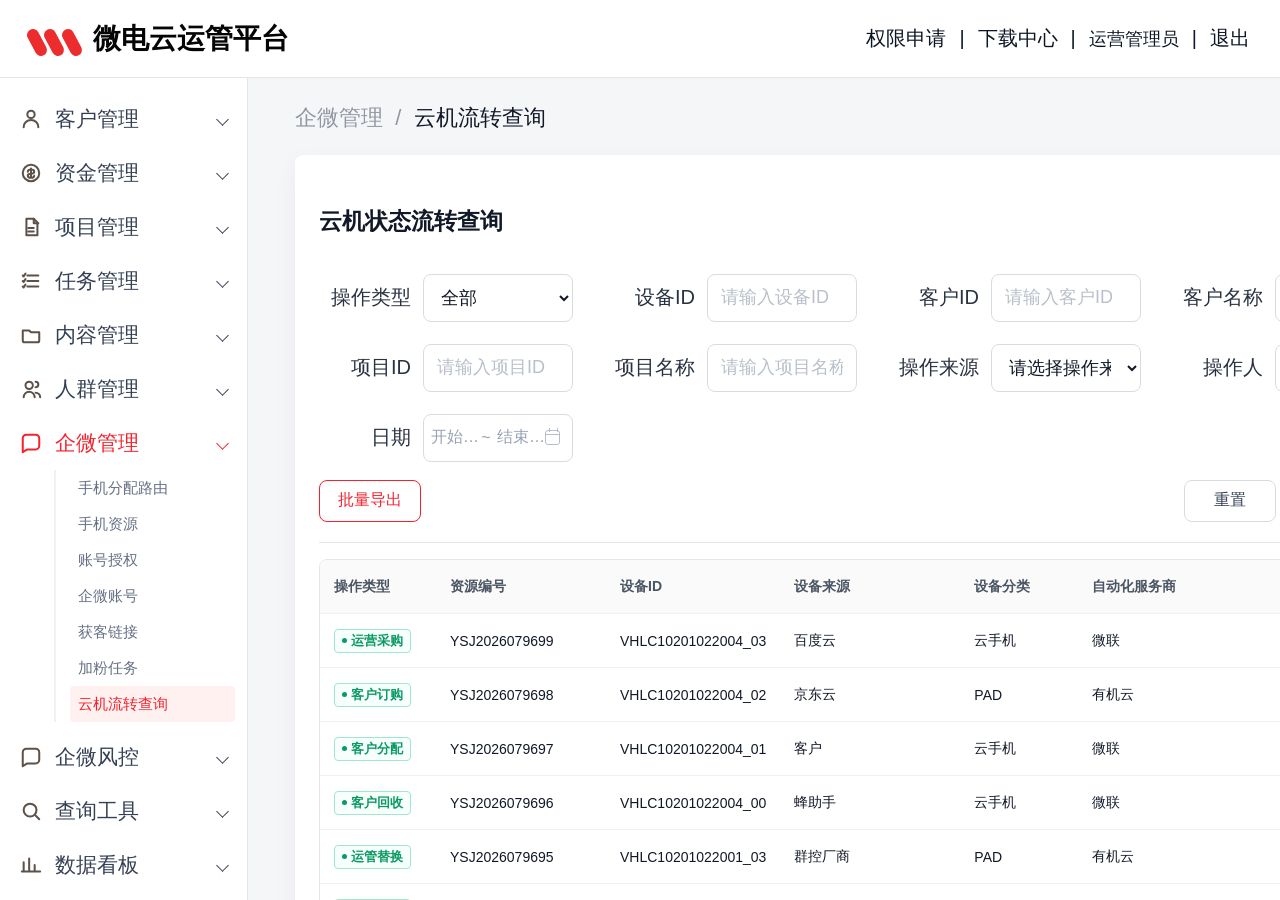
==== commit 8cf05b42: "move resource columns to table front" ====
--- a/prototype/index.html
+++ b/prototype/index.html
@@ -5,7 +5,7 @@
     <meta name="viewport" content="width=device-width, initial-scale=1.0" />
     <title>微电云运管平台 - 云机管理原型</title>
     <!-- prototype-meta
-      version: 1.1.0
+      version: 1.1.1
       last-modified: 2026-08-04
       last-modified-by: Codex
       key-features:
@@ -27,6 +27,7 @@
         business-entities: ["云机资源", "客户", "项目", "企微账号", "客户订单"]
         api-touch-points: []
       changelog:
+        - 2026-08-04 v1.1.1: 资源编号、设备ID、设备来源、设备分类、自动化服务商前置到操作类型之后
         - 2026-08-04 v1.1.0: 项目前后变更列合并为项目ID、项目名称
     -->
     <link rel="icon" href="data:," />
--- a/prototype/styles.css
+++ b/prototype/styles.css
@@ -1198,8 +1198,7 @@
 }
 
 .lifecycle-table th:nth-child(2),
-.lifecycle-table th:nth-child(11),
-.lifecycle-table th:nth-child(12),
+.lifecycle-table th:nth-child(7),
 .lifecycle-table th:nth-child(16),
 .lifecycle-table th:nth-child(17),
 .lifecycle-table th:nth-child(22),
@@ -1210,12 +1209,14 @@
 }
 
 .lifecycle-table th:nth-child(4),
+.lifecycle-table th:nth-child(9),
 .lifecycle-table th:nth-child(23) {
   min-width: 180px;
 }
 
 .lifecycle-table th:nth-child(5),
-.lifecycle-table th:nth-child(7) {
+.lifecycle-table th:nth-child(10),
+.lifecycle-table th:nth-child(12) {
   min-width: 118px;
 }
 
@@ -1230,18 +1231,17 @@
 }
 
 .lifecycle-table th:nth-child(3),
-.lifecycle-table th:nth-child(10),
-.lifecycle-table th:nth-child(13),
-.lifecycle-table th:nth-child(14) {
+.lifecycle-table th:nth-child(8),
+.lifecycle-table th:nth-child(15) {
   min-width: 132px;
 }
 
-.lifecycle-table th:nth-child(8) {
+.lifecycle-table th:nth-child(13) {
   min-width: 240px;
 }
 
-.lifecycle-table th:nth-child(9),
-.lifecycle-table th:nth-child(15) {
+.lifecycle-table th:nth-child(14),
+.lifecycle-table th:nth-child(19) {
   min-width: 160px;
 }
 
